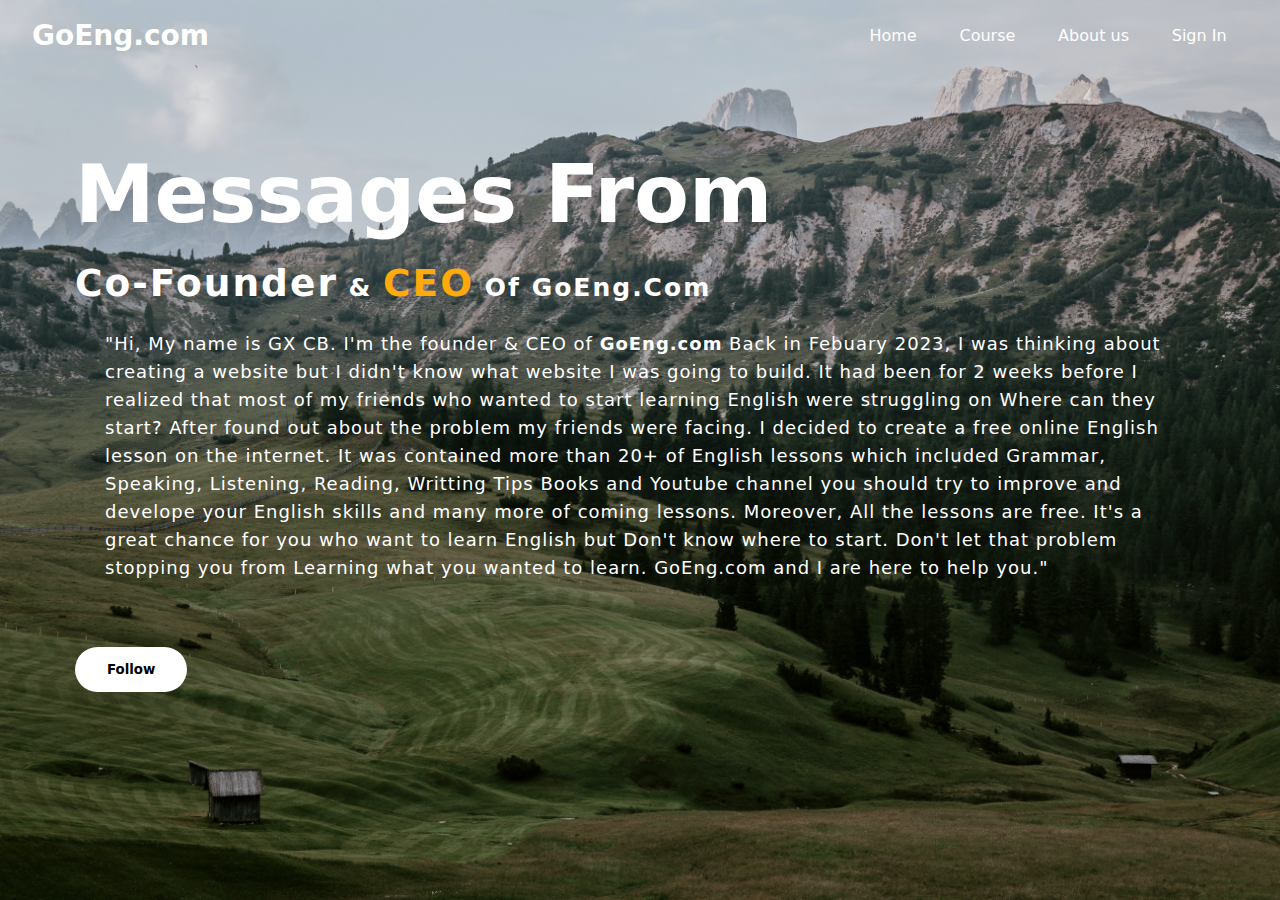
==== Aboutus.html @ aee60932 "Goeng commit" ====
<!DOCTYPE html>
<html lang="en">
  <head>
    <meta charset="UTF-8" />
    <meta http-equiv="X-UA-Compatible" content="IE=edge" />
    <meta name="viewport" content="width=device-width, initial-scale=1.0" />
    <link
      rel="shortcut icon"
      href="./95e95af1641f460bafc4b952199c2114.png"
      type="image/x-icon"
    />
    <link
      rel="stylesheet"
      href="https://cdnjs.cloudflare.com/ajax/libs/font-awesome/4.7.0/css/font-awesome.css"
      integrity="sha512-5A8nwdMOWrSz20fDsjczgUidUBR8liPYU+WymTZP1lmY9G6Oc7HlZv156XqnsgNUzTyMefFTcsFH/tnJE/+xBg=="
      crossorigin="anonymous"
      referrerpolicy="no-referrer"
    />
    <title>About us - GoEng</title>
    <link rel="stylesheet" href="styles/common.css" />
    <link rel="stylesheet" href="styles/About us.css" />
    <link rel="stylesheet" href="styles/About us.css" />
  </head>
  <body>
    <section>
      <nav>
        <div class="brand">
          <a href="index.html">GoEng.com</a>
        </div>

        <i class="fa fa-bars" aria-hidden="true"></i>

        <ul>
          <i class="fa fa-times" aria-hidden="true"></i>
          <li><a href="http://127.0.0.1:5500/Home.html">Home</a></li>
          <li><a href="http://127.0.0.1:5500/Course.html">Course</a></li>
          <li><a href="http://127.0.0.1:5500/Aboutus.html">About us</a></li>
          <li><a href="http://127.0.0.1:5500/login.html">Sign In</a></li>
        </ul>
      </nav>
      </div>
      <div class="about">
        <div class="main">
           <img src="GoEng.com.png" alt="">
           <div class="about-text">
            <h2>Messages from</h2>
            <h5><samp>Co-founder</samp> & <span>CEO</span> of GoEng.com</h5>
            
            <p> "Hi, My name is GX CB. I'm the founder & CEO of <strong>GoEng.com</strong> Back in Febuary 2023, I was thinking about creating a website but I didn't know what website I was going to build. It had been for 2 weeks before I realized that most of my friends who wanted to start learning English were struggling on Where can they start?
            After found out about the problem my friends were facing. I decided to create a free online English lesson on the internet. It was contained more than 20+ of English lessons which included Grammar, Speaking, Listening, Reading, Writting Tips Books and Youtube channel you should try to improve and develope your English skills and many more of coming lessons. Moreover, All the lessons are free. It's a great chance for you who want to learn English but Don't know where to start. Don't let that problem stopping you from Learning what you wanted to learn. GoEng.com and I are here to help you." </p>
            <button> <a href="https://twitter.com/Garfiel35508799">Follow</a></button>
        </div>
      </div>
    </section>

    <script src="js/navbar.js"></script>

  </body>
</html>
---- styles/common.css ----
@import url('https://fonts.googleapis.com/css2?family=Tilt+Warp&display=swap');
*{
    margin: 0;
    padding: 0;
    box-sizing: border-box;
    font-family: system-ui, -apple-system, BlinkMacSystemFont, 'Segoe UI', Roboto, Oxygen, Ubuntu, Cantarell, 'Open Sans', 'Helvetica Neue', sans-serif;
}
body{
    min-height: 100vh;
}

.copyright{
    text-align: center;
    background-color: #eee;
    padding: 10px;
    font-size: .75rem;
}
---- styles/About us.css ----
section {
    background: url('../pexels-eberhard-grossgasteiger-1303491.jpg')no-repeat;
    background-size: cover;
    min-height: 100vh;
}

nav {
    height: 70px;
    display: flex;
    align-items: center;
    justify-content: space-between;
    padding: 0 2rem;
}

nav.brand {
    display: flex;
    align-items: center;

}

nav .brand img {
    height: 50px;
    margin: 0 5px;
}

nav .brand a {
    color: rgb(255, 255, 255);
    text-decoration: none;
    font-size: 1.75rem;
    font-weight: bold;
}

nav ul {
    display: flex;
    margin: 0 0 0 0;
}

nav li {
    margin: 0 10px;
    padding: 0.4rem;
}

nav ul li {
    list-style: none;
    margin: 0 10px;
}

nav ul li a {
    text-decoration: none;
    color: #ffffff;
    padding: 5px;
    transition: .3s ease;
    position: relative;
    margin: 0 0 0 0;
}

nav ul li a:hover {
    color: rgb(255, 255, 255);
}

nav ul li a::after {
    content: '';
    width: 100%;
    height: 3px;
    background: #ffffff;
    position: absolute;
    bottom: 0;
    left: 0;
    transform: scaleX(0);
    transition: .3s ease-in-out;
}

nav ul li a:hover::after {
    transform: scaleX(1);
}

nav .fa {
    color: #ffffff;
    font-size: 2rem;
    display: none;
}

@media screen and (max-width:600px) {

    nav .fa {
        display: block;
    }


    nav ul .fa {
        margin-bottom: 30px;
    }

    nav ul li .fa {
        margin-bottom: 30px;
        margin: 0 0 0 0;
    }


    nav .brand img {
        height: 40px;
    }

    nav .brand a {
        font-size: 1.2rem;
    }

    nav ul {
        flex-direction: column;
        position: absolute;
        top: 0;
        right: 0;
        width: 35%;
        background-color: rgb(0, 0, 0);
        padding: 10px;
        height: 100vh;
        z-index: 99;
        transform: scaleX(0);
    }

    nav ul.menu {
        transform: scaleX(1);
    }

    nav ul li {
        margin-top: 10x;
    }

    nav ul li a {
        font-size: 1rem;
        font-weight: bold;
    }
}

* {
    margin: 0;
    padding: 0;
}

.wrapper {
    min-height: 100vh;
    width: 100%;
    background-image: linear-gradient (rbga(0, 0, 0, 0.75), rbga(0, 0, 0, 0.75));
    background: url('../pexels-eberhard-grossgasteiger-1303491.jpg')no-repeat;
    background-position: center;
    background-repeat: no-repeat;
    background-size: cover;
}

.testimonial {
    padding: 30px 100px;

}

article h1 {
    font-size: 50px;
    font-weight: 800;
    text-transform: uppercase;
    line-height: 44px;
}

article h1:after {
    content: "";
    height: 5px;
    width: 225px;
    background-color: #ffffff;
    display: block;
    margin: auto;
}

article img {
    height: 200px;
    width: 225px;
    border: 2px solid #ffffff;
    border-radius: 50%;
    margin-top: 60px;

}

.about {
    width: 100%;
    padding: 78px 0px;
}

.about img {

    width: 420px;
    border-radius: 50px;
    margin-right: 50px;
    line-height: 44px;
     display: none;

}

.about-text {
    word-wrap: 550px;

}

.main {
    width: 1130px;
    max-width: 95%;
    margin: 0 auto;
    display: flex;
    align-items: center;
    justify-content: space-around;
}

.about-text h2 {
    color: white;
    font-size: 80px;
    text-transform: capitalize;
    margin-bottom: 20px;
}

.about-text h5 {
    color: white;
    font-size: 25px;
    text-transform: capitalize;
    margin-bottom: 25px;
    letter-spacing: 2px;
}

span {
    color: rgb(255, 170, 11);
    font-size: 150%;
}

samp {
    color: rgb(255, 255, 255);
    font-size: 150%;
}

.about-text p {
    color: rgb(255, 255, 255);
    letter-spacing: 1px;
    line-height: 28px;
    font-size: 18px;
    margin-bottom: 45px;
    padding: 0px 30px 20px;
}

button {
    background-color: rgb(255, 255, 255);
    color: #000000;
    text-decoration: none;
    border: 2px solid transparent;
    font-weight: bold;
    padding: 13px 30px;
    border-radius: 30px;
    transition: .4s;
}

button:hover {
    background: transparent;
    border: 2px solid rgb(255, 255, 255);
    color: #000000;
    cursor: pointer;
    text-decoration: none;

}

button:hover a {
    text-decoration: none;
    color: #ffffff;
}

button a {
    text-decoration: none;
    color: #000000;
}
---- styles/About us.css ----
section {
    background: url('../pexels-eberhard-grossgasteiger-1303491.jpg')no-repeat;
    background-size: cover;
    min-height: 100vh;
}

nav {
    height: 70px;
    display: flex;
    align-items: center;
    justify-content: space-between;
    padding: 0 2rem;
}

nav.brand {
    display: flex;
    align-items: center;

}

nav .brand img {
    height: 50px;
    margin: 0 5px;
}

nav .brand a {
    color: rgb(255, 255, 255);
    text-decoration: none;
    font-size: 1.75rem;
    font-weight: bold;
}

nav ul {
    display: flex;
    margin: 0 0 0 0;
}

nav li {
    margin: 0 10px;
    padding: 0.4rem;
}

nav ul li {
    list-style: none;
    margin: 0 10px;
}

nav ul li a {
    text-decoration: none;
    color: #ffffff;
    padding: 5px;
    transition: .3s ease;
    position: relative;
    margin: 0 0 0 0;
}

nav ul li a:hover {
    color: rgb(255, 255, 255);
}

nav ul li a::after {
    content: '';
    width: 100%;
    height: 3px;
    background: #ffffff;
    position: absolute;
    bottom: 0;
    left: 0;
    transform: scaleX(0);
    transition: .3s ease-in-out;
}

nav ul li a:hover::after {
    transform: scaleX(1);
}

nav .fa {
    color: #ffffff;
    font-size: 2rem;
    display: none;
}

@media screen and (max-width:600px) {

    nav .fa {
        display: block;
    }


    nav ul .fa {
        margin-bottom: 30px;
    }

    nav ul li .fa {
        margin-bottom: 30px;
        margin: 0 0 0 0;
    }


    nav .brand img {
        height: 40px;
    }

    nav .brand a {
        font-size: 1.2rem;
    }

    nav ul {
        flex-direction: column;
        position: absolute;
        top: 0;
        right: 0;
        width: 35%;
        background-color: rgb(0, 0, 0);
        padding: 10px;
        height: 100vh;
        z-index: 99;
        transform: scaleX(0);
    }

    nav ul.menu {
        transform: scaleX(1);
    }

    nav ul li {
        margin-top: 10x;
    }

    nav ul li a {
        font-size: 1rem;
        font-weight: bold;
    }
}

* {
    margin: 0;
    padding: 0;
}

.wrapper {
    min-height: 100vh;
    width: 100%;
    background-image: linear-gradient (rbga(0, 0, 0, 0.75), rbga(0, 0, 0, 0.75));
    background: url('../pexels-eberhard-grossgasteiger-1303491.jpg')no-repeat;
    background-position: center;
    background-repeat: no-repeat;
    background-size: cover;
}

.testimonial {
    padding: 30px 100px;

}

article h1 {
    font-size: 50px;
    font-weight: 800;
    text-transform: uppercase;
    line-height: 44px;
}

article h1:after {
    content: "";
    height: 5px;
    width: 225px;
    background-color: #ffffff;
    display: block;
    margin: auto;
}

article img {
    height: 200px;
    width: 225px;
    border: 2px solid #ffffff;
    border-radius: 50%;
    margin-top: 60px;

}

.about {
    width: 100%;
    padding: 78px 0px;
}

.about img {

    width: 420px;
    border-radius: 50px;
    margin-right: 50px;
    line-height: 44px;
     display: none;

}

.about-text {
    word-wrap: 550px;

}

.main {
    width: 1130px;
    max-width: 95%;
    margin: 0 auto;
    display: flex;
    align-items: center;
    justify-content: space-around;
}

.about-text h2 {
    color: white;
    font-size: 80px;
    text-transform: capitalize;
    margin-bottom: 20px;
}

.about-text h5 {
    color: white;
    font-size: 25px;
    text-transform: capitalize;
    margin-bottom: 25px;
    letter-spacing: 2px;
}

span {
    color: rgb(255, 170, 11);
    font-size: 150%;
}

samp {
    color: rgb(255, 255, 255);
    font-size: 150%;
}

.about-text p {
    color: rgb(255, 255, 255);
    letter-spacing: 1px;
    line-height: 28px;
    font-size: 18px;
    margin-bottom: 45px;
    padding: 0px 30px 20px;
}

button {
    background-color: rgb(255, 255, 255);
    color: #000000;
    text-decoration: none;
    border: 2px solid transparent;
    font-weight: bold;
    padding: 13px 30px;
    border-radius: 30px;
    transition: .4s;
}

button:hover {
    background: transparent;
    border: 2px solid rgb(255, 255, 255);
    color: #000000;
    cursor: pointer;
    text-decoration: none;

}

button:hover a {
    text-decoration: none;
    color: #ffffff;
}

button a {
    text-decoration: none;
    color: #000000;
}
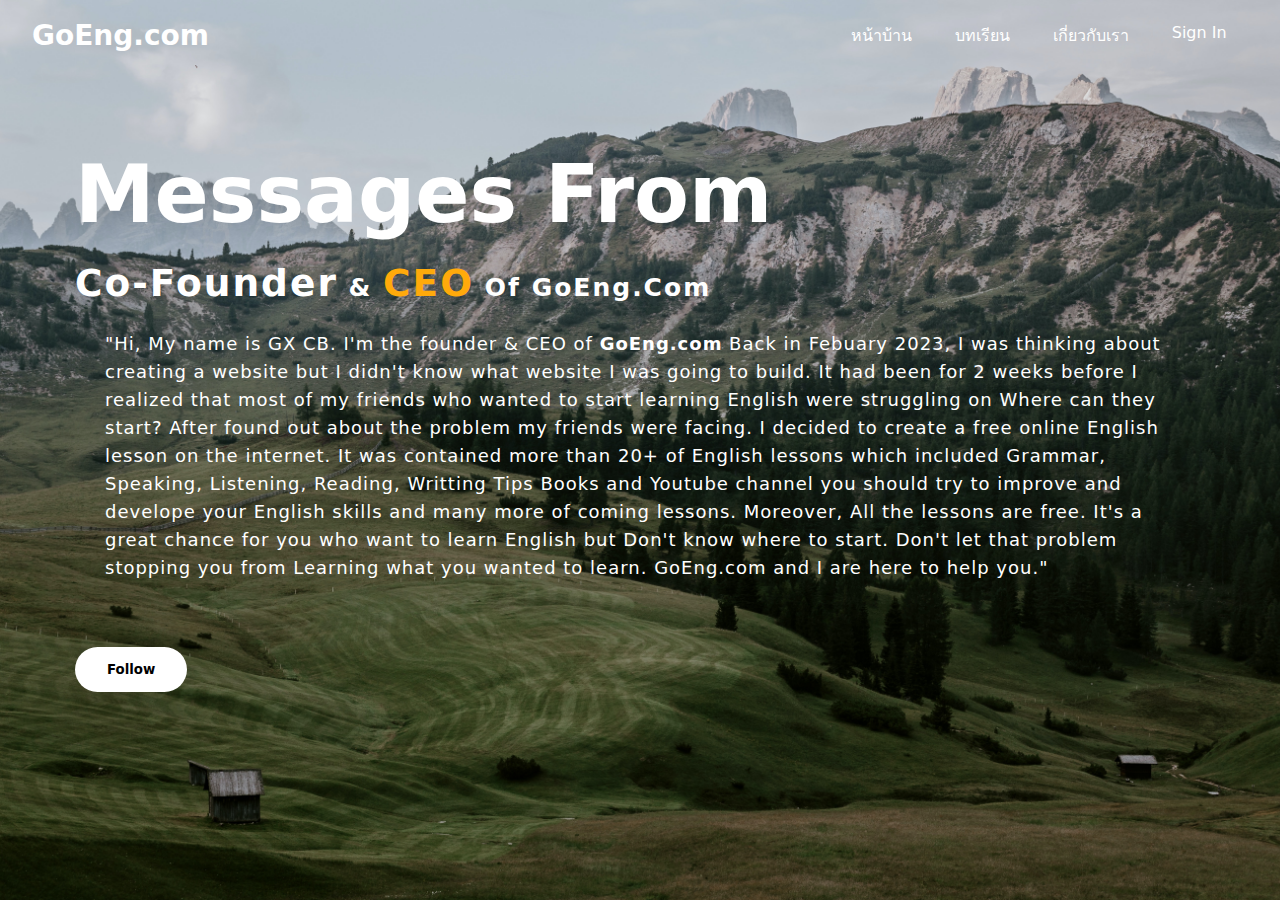
==== commit 9c2ae641: "Goeng.com html" ====
--- a/Aboutus.html
+++ b/Aboutus.html
@@ -30,12 +30,12 @@
 
         <i class="fa fa-bars" aria-hidden="true"></i>
 
-        <ul>
+       <ul>
           <i class="fa fa-times" aria-hidden="true"></i>
-          <li><a href="http://127.0.0.1:5500/Home.html">Home</a></li>
-          <li><a href="http://127.0.0.1:5500/Course.html">Course</a></li>
-          <li><a href="http://127.0.0.1:5500/Aboutus.html">About us</a></li>
-          <li><a href="http://127.0.0.1:5500/login.html">Sign In</a></li>
+          <li><a href="Home.html">หน้าบ้าน</a></li>
+          <li><a href="Course.html">บทเรียน</a></li>
+          <li><a href="Aboutus.html">เกี่ยวกับเรา</a></li>
+          <li><a href="login.html">Sign In</a></li>
         </ul>
       </nav>
       </div>
